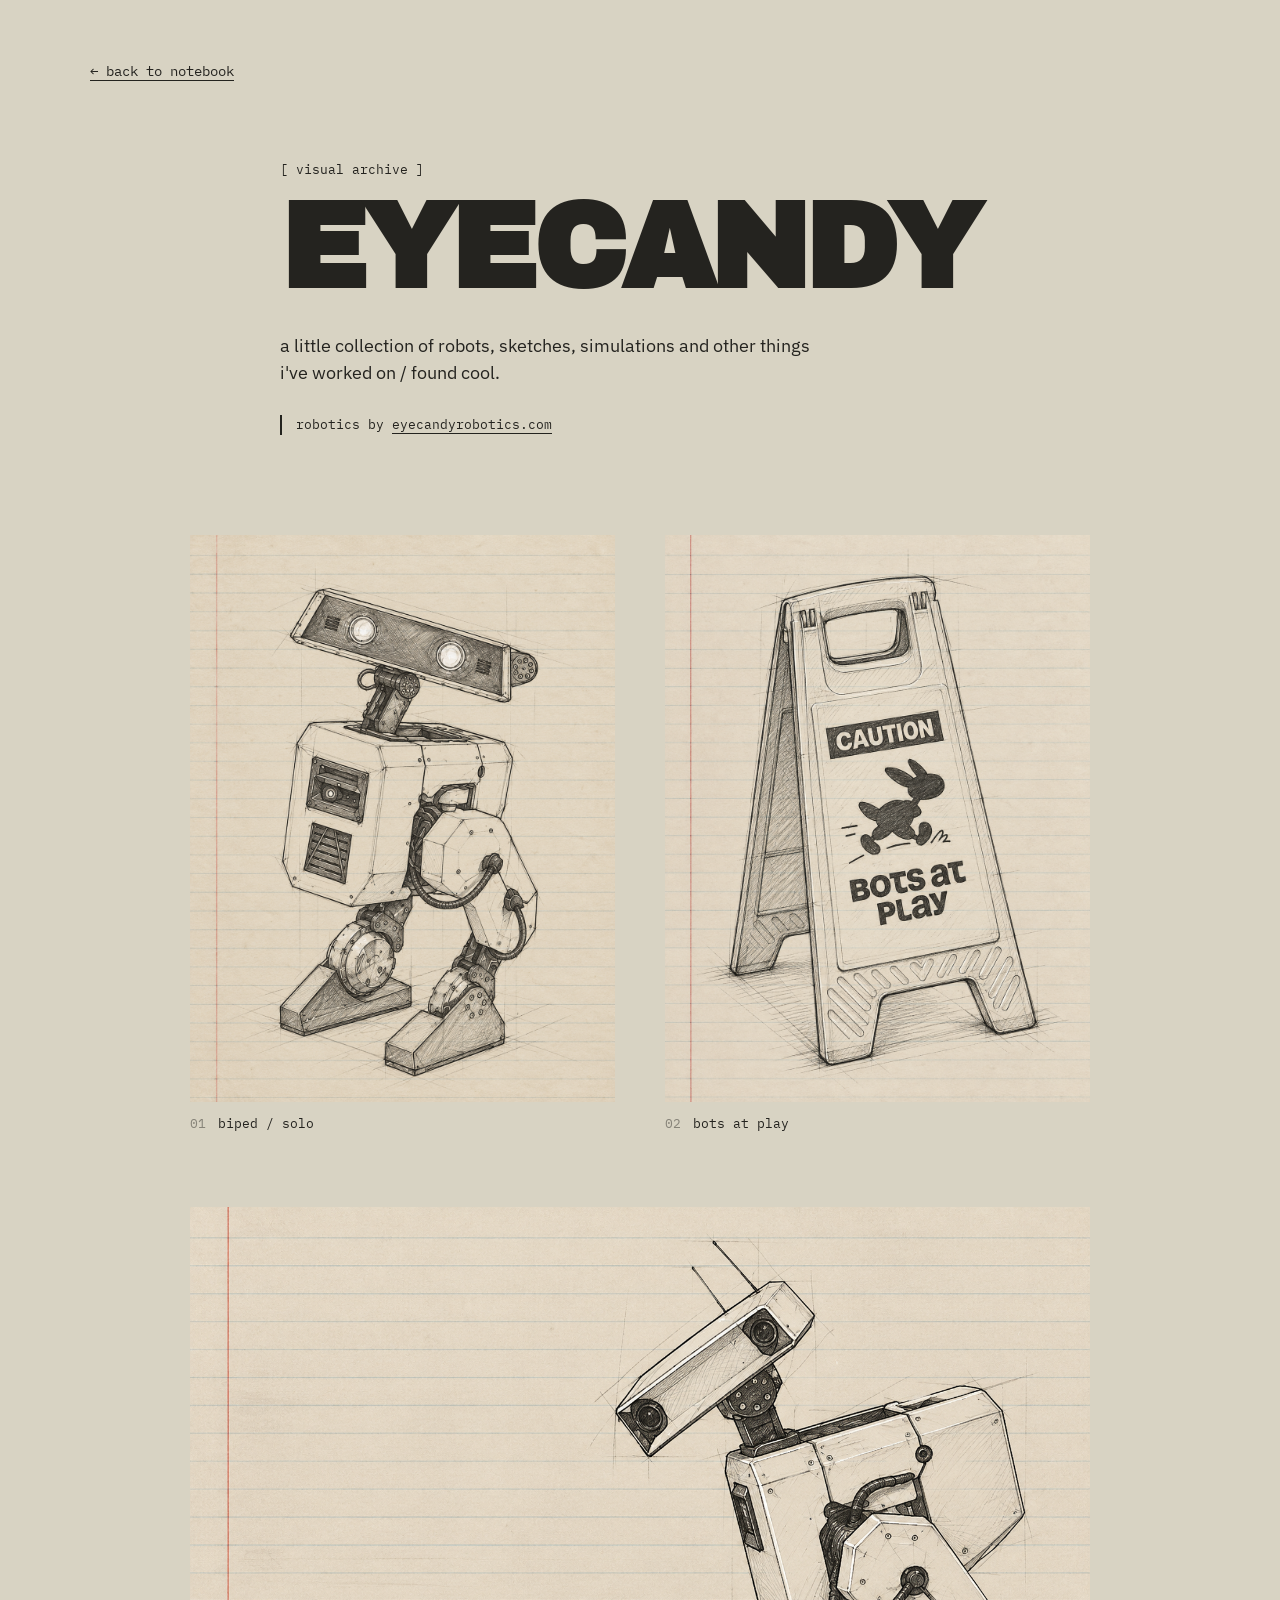
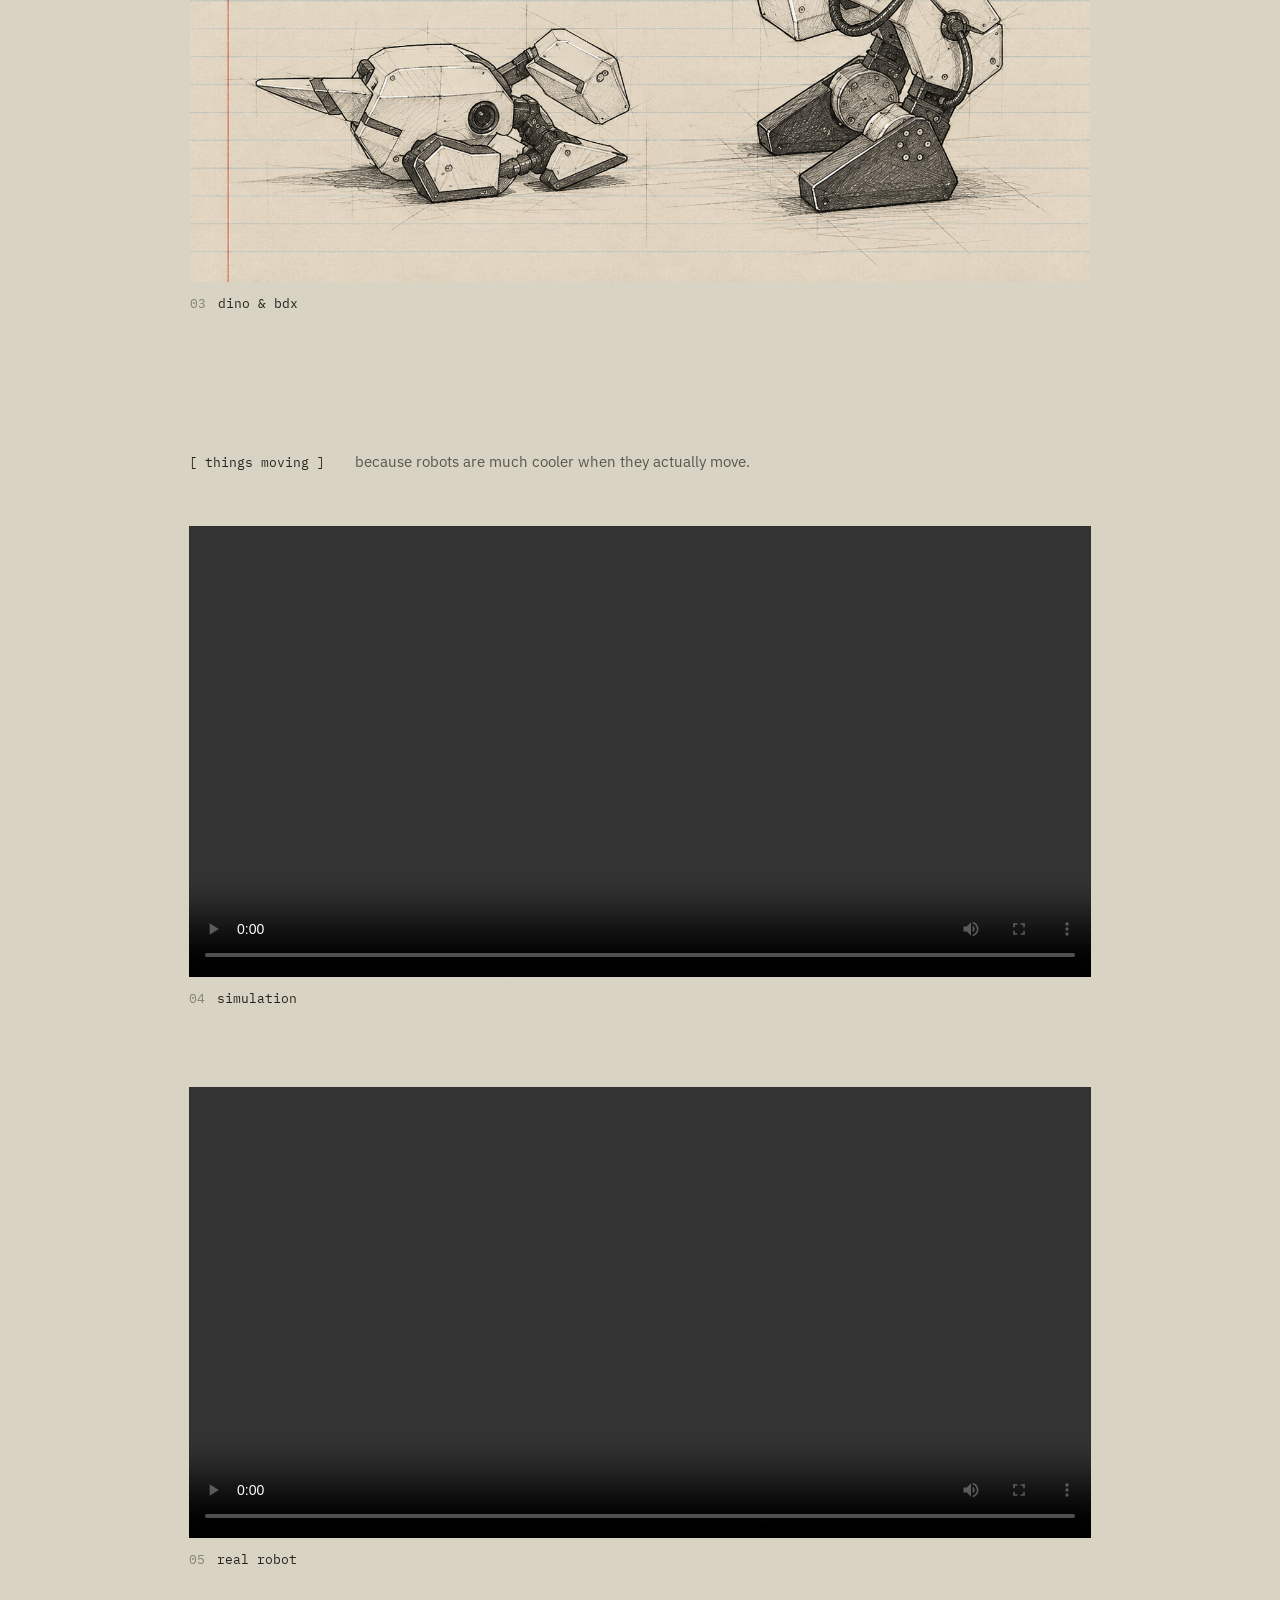
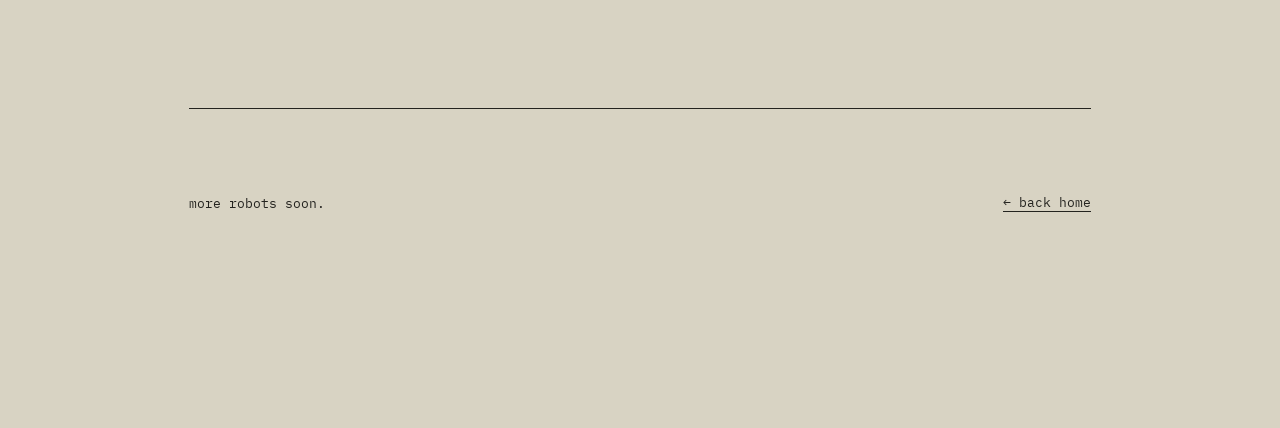
==== eyecandy.html @ 44b8e10a "update website" ====
<!DOCTYPE html>
<html lang="en">

<head>

    <meta charset="UTF-8">
    <meta name="viewport" content="width=device-width, initial-scale=1.0">

    <title>Eyecandy Robotics — Harsh Sagare</title>

    <!-- Fonts -->
    <link rel="preconnect" href="https://fonts.googleapis.com">
    <link rel="preconnect" href="https://fonts.gstatic.com" crossorigin>

    <link
        href="https://fonts.googleapis.com/css2?family=Archivo+Black&family=IBM+Plex+Mono:wght@400;500;600&family=IBM+Plex+Sans:wght@400;500&display=swap"
        rel="stylesheet"
    >

    <!-- Main stylesheet -->
    <link rel="stylesheet" href="style.css">

</head>


<body>

    <main class="eyecandy-page">


        <!-- =========================================
             BACK
        ========================================== -->

        <a href="index.html" class="back-link">
            ← back to notebook
        </a>


        <!-- =========================================
             HEADER
        ========================================== -->

        <header class="eyecandy-header">

            <p class="eyecandy-label">
                [ visual archive ]
            </p>

            <h1>
                EYECANDY
            </h1>

            <p class="eyecandy-intro">

                a little collection of robots,
                sketches, simulations and other
                things i've worked on / found cool.

            </p>

            <p class="eyecandy-credit">

                robotics by
                <a
                    href="https://eyecandyrobotics.com"
                    target="_blank"
                    rel="noopener noreferrer"
                >
                    eyecandyrobotics.com
                </a>

            </p>

        </header>


        <!-- =========================================
             SKETCHES / IMAGES
        ========================================== -->

        <section class="eyecandy-grid">


            <!-- BIPED -->

            <figure class="eyecandy-item">

                <div class="eyecandy-image-wrap">

                    <img
                        src="images/bd-solo.png"
                        alt="Biped robot sketch"
                    >

                </div>

                <figcaption>

                    <span class="eyecandy-number">
                        01
                    </span>

                    biped / solo

                </figcaption>

            </figure>


            <!-- BOTS AT PLAY -->

            <figure class="eyecandy-item">

                <div class="eyecandy-image-wrap">

                    <img
                        src="images/bot@play.png"
                        alt="Robots at play"
                    >

                </div>

                <figcaption>

                    <span class="eyecandy-number">
                        02
                    </span>

                    bots at play

                </figcaption>

            </figure>


            <!-- DINO + BDX -->

            <figure class="eyecandy-item wide">

                <div class="eyecandy-image-wrap">

                    <img
                        src="images/dino-bdx.png"
                        alt="Dino and BDX robots"
                    >

                </div>

                <figcaption>

                    <span class="eyecandy-number">
                        03
                    </span>

                    dino &amp; bdx

                </figcaption>

            </figure>


        </section>


        <!-- =========================================
             VIDEOS
        ========================================== -->

        <section class="eyecandy-videos">


            <div class="eyecandy-section-heading">

                <p class="eyecandy-label">
                    [ things moving ]
                </p>

                <p class="eyecandy-section-note">
                    because robots are much cooler when
                    they actually move.
                </p>

            </div>


            <!-- SIMULATION -->

            <div class="video-block">

                <video
                    controls
                    playsinline
                    preload="metadata"
                >

                    <source
                        src="videos/sim_video.mp4"
                        type="video/mp4"
                    >

                    Your browser does not support
                    the video element.

                </video>

                <div class="video-meta">

                    <span class="video-number">
                        04
                    </span>

                    <span>
                        simulation
                    </span>

                </div>

            </div>


            <!-- REAL ROBOT -->

            <div class="video-block">

                <video
                    controls
                    playsinline
                    preload="metadata"
                >

                    <source
                        src="videos/robot_vid.mp4"
                        type="video/mp4"
                    >

                    Your browser does not support
                    the video element.

                </video>

                <div class="video-meta">

                    <span class="video-number">
                        05
                    </span>

                    <span>
                        real robot
                    </span>

                </div>

            </div>


        </section>


        <!-- =========================================
             FOOTER
        ========================================== -->

        <footer class="eyecandy-footer">

            <p>
                more robots soon.
            </p>

            <a href="index.html">
                ← back home
            </a>

        </footer>


    </main>


    <!-- JavaScript -->
    <script src="script.js"></script>

</body>

</html>
---- style.css ----
:root {

    --paper: #f3efdf;
    --paper-dark: #e9e3cf;

    --ink: #24231f;
    --muted: #77736a;

    --blue-line: rgba(76, 116, 150, 0.18);

    --red: rgba(180, 65, 55, 0.55);

    --yellow: #f4d75e;
    --pink: #e8a7a2;

    --heading: "Archivo Black", sans-serif;
    --body: "IBM Plex Sans", sans-serif;
    --mono: "IBM Plex Mono", monospace;
}


/* ==================================================
   RESET
================================================== */

* {
    margin: 0;
    padding: 0;
    box-sizing: border-box;
}


html {
    scroll-behavior: smooth;
}


body {

    background: #d8d3c3;

    color: var(--ink);

    font-family: var(--body);
}


/* ==================================================
   PAGE
================================================== */

.page {

    position: relative;

    width: min(1400px, 100%);

    margin: 0 auto;

    min-height: 100vh;

    background-color: var(--paper);

    background-image:
        linear-gradient(
            var(--blue-line) 1px,
            transparent 1px
        );

    background-size: 100% 31px;

    overflow: hidden;
}


/* red notebook margin */

.red-margin {

    position: absolute;

    top: 0;
    bottom: 0;

    left: 10%;

    width: 1px;

    background: var(--red);

    pointer-events: none;

    z-index: 20;
}


/* ==================================================
   SHARED
================================================== */

header,
section,
footer {

    width: min(1100px, 82%);

    margin-left: auto;
    margin-right: auto;
}


.top-line,
.section-heading,
.tiny-label,
.entry-number,
.image-note,
.media-label,
.todo-item small,
.footer-left span {

    font-family: var(--mono);
}


.section-heading {

    display: flex;

    align-items: center;

    gap: 18px;

    font-size: 9px;

    color: var(--muted);

    text-transform: uppercase;

    letter-spacing: 0.06em;
}


.section-heading .line {

    height: 1px;

    flex: 1;

    background: rgba(50, 48, 42, 0.25);
}


.tiny-label {

    font-size: 9px;

    letter-spacing: 0.1em;

    color: var(--muted);
}


/* ==================================================
   HERO
================================================== */

.hero {

    position: relative;

    min-height: 100vh;

    padding-top: 25px;

    border-bottom: 1px solid rgba(50, 48, 42, 0.18);
}


.top-line {

    display: flex;

    justify-content: space-between;

    font-size: 10px;

    color: var(--muted);

    letter-spacing: 0.05em;
}


.hero-layout {

    position: relative;

    height: calc(100vh - 60px);

    min-height: 650px;
}


/* ==================================================
   HERO ROBOT
================================================== */

.hero-robot {

    position: absolute;

    top: 5%;

    left: 0;

    width: 46%;

    transform: rotate(-2deg);
}


.hero-robot .so100-image {

    display: block;

    width: 100%;

    height: auto;

    /*
       Useful if the sketch has a white background.
       It lets the notebook paper show through.
    */

    mix-blend-mode: multiply;
}


/* ================= HERO MASCOT ================= */

.mascot {

    position: relative;

    width: 150px;

    margin-top: -20px;

    margin-left: 40px;

    transform: rotate(-3deg);

    cursor: default;
}


.mascot img {

    display: block;

    width: 100%;

    height: auto;

    mix-blend-mode: multiply;
}


.mascot span {

    position: absolute;

    left: 50%;

    bottom: 8px;

    transform: translateX(-50%) rotate(3deg);

    padding: 5px 9px;

    background: var(--yellow);

    font-family: var(--mono);

    font-size: 9px;

    color: var(--ink);

    opacity: 0;

    pointer-events: none;

    transition: opacity 0.2s ease, transform 0.2s ease;
}


.mascot:hover span {

    opacity: 1;

    transform: translateX(-50%) rotate(3deg) translateY(-5px);
}


.image-note {

    position: absolute;

    bottom: 1%;

    right: 4%;

    font-size: 10px;

    color: var(--muted);

    transform: rotate(-4deg);
}


/* ==================================================
   NAME
================================================== */

.hero-name {

    position: absolute;

    top: 7%;

    right: 0;

    text-align: right;
}


.hero-name h1 {

    font-family: var(--heading);

    font-size: clamp(55px, 7vw, 95px);

    line-height: 0.86;

    letter-spacing: -0.07em;

    font-weight: 400;
}


.hero-name p {

    margin-top: 20px;

    font-family: var(--mono);

    font-size: 11px;

    line-height: 1.6;

    color: var(--muted);
}


/* ==================================================
   HERO STATEMENT
================================================== */

.hero-statement {

    position: absolute;

    left: 48%;

    bottom: 13%;

    max-width: 650px;

    width: 46%;
}


.statement {

    position: relative;

    font-family: var(--heading);

    font-size: clamp(36px, 4.2vw, 62px);

    line-height: 0.9;

    letter-spacing: -0.06em;

    font-weight: 400;
}


/* yellow marker */

.statement::after {

    content: "";

    position: absolute;

    left: -2%;

    right: 5%;

    bottom: -12px;

    height: 13px;

    background: var(--yellow);

    opacity: 0.65;

    transform: rotate(-1deg);

    z-index: -1;
}


.statement-note {

    margin-top: 25px;

    margin-left: 70%;

    font-family: var(--mono);

    font-size: 11px;

    color: var(--muted);

    transform: rotate(2deg);
}


/* ABOUT PLACEHOLDER */

.about-placeholder {

    width: min(430px, 100%);

    margin-top: 45px;

    margin-left: auto;

    padding-left: 20px;

    border-left: 1px solid rgba(50, 48, 42, 0.25);
}


.about-placeholder p {

    font-family: var(--mono);

    font-size: 10px;

    line-height: 1.8;

    color: var(--muted);
}


/* EYECANDY LINK */

.eyecandy-link {

    display: block;

    width: fit-content;

    margin: 35px auto 0;

    font-family: var(--mono);

    font-size: 10px;

    color: var(--ink);

    text-decoration: none;

    border-bottom: 1px solid var(--ink);

    padding-bottom: 3px;

    transition: opacity 0.2s ease, transform 0.2s ease;
}


.eyecandy-link:hover {

    opacity: 0.55;

    transform: translateY(-2px);
}


.hero-scroll {

    position: absolute;

    bottom: 5%;

    left: 0;

    font-family: var(--mono);

    font-size: 10px;

    color: var(--muted);
}


/* ==================================================
   CURRENTLY
================================================== */

.currently {

    padding-top: 120px;

    padding-bottom: 140px;
}


.currently-grid {

    display: grid;

    grid-template-columns: 1.3fr 0.7fr;

    gap: 90px;

    align-items: center;

    margin-top: 70px;
}


.currently h2 {

    margin-top: 25px;

    font-family: var(--heading);

    font-size: clamp(65px, 8vw, 110px);

    line-height: 0.85;

    letter-spacing: -0.065em;

    font-weight: 400;
}


.side-note {

    margin-top: 35px;

    max-width: 320px;

    font-family: var(--mono);

    font-size: 11px;

    line-height: 1.8;

    color: var(--muted);
}


/* ==================================================
   CURRENT NOTE
================================================== */

.current-note {

    position: relative;

    padding: 45px 35px 35px;

    min-height: 340px;

    background: var(--pink);

    box-shadow:
        4px 7px 0 rgba(0, 0, 0, 0.08);

    transform: rotate(2deg);
}


.tape {

    position: absolute;

    width: 100px;

    height: 28px;

    top: -15px;

    left: 50%;

    transform:
        translateX(-50%)
        rotate(-3deg);

    background: rgba(239, 223, 174, 0.75);
}


.note-title {

    font-family: var(--mono);

    font-size: 9px;

    margin-bottom: 25px;
}


.current-note ul {

    list-style: none;

    font-family: var(--heading);

    font-size: 20px;

    line-height: 1.65;
}


.current-note li::before {

    content: "→ ";

    font-family: var(--mono);

    font-size: 12px;
}


.note-bottom {

    position: absolute;

    bottom: 25px;

    font-family: var(--mono);

    font-size: 9px;

    color: var(--muted);
}


/* ==================================================
   NOTEBOOK
================================================== */

.notebook {

    padding-top: 110px;

    padding-bottom: 120px;

    border-top: 1px solid rgba(50, 48, 42, 0.18);
}


.entry {

    display: grid;

    grid-template-columns: 110px 1fr;

    gap: 50px;

    max-width: 900px;

    margin: 0 auto;

    padding: 70px 0;

    border-bottom: 1px solid rgba(50, 48, 42, 0.18);
}


.entry-number {

    display: flex;

    flex-direction: column;

    gap: 8px;

    color: var(--muted);

    font-size: 9px;
}


.entry-number strong {

    font-size: 17px;

    color: var(--ink);
}


.entry-content {

    max-width: 700px;
}


.entry-content h3 {

    margin-top: 20px;

    margin-bottom: 30px;

    font-family: var(--heading);

    font-size: clamp(40px, 5vw, 65px);

    line-height: 0.92;

    letter-spacing: -0.055em;

    font-weight: 400;
}


.entry-content > p:not(.tiny-label):not(.hand-note) {

    max-width: 620px;

    margin-bottom: 12px;

    font-family: var(--mono);

    font-size: 11px;

    line-height: 1.9;

    color: #555149;
}


.hand-note {

    margin-top: 25px;

    font-family: var(--mono);

    font-size: 11px;

    color: #5d5142;

    transform: rotate(-1deg);
}


/* ==================================================
   EYECANDY
================================================== */

.eyecandy {

    padding-top: 130px;

    padding-bottom: 150px;

    border-top: 1px solid rgba(50, 48, 42, 0.18);

    border-bottom: 1px solid rgba(50, 48, 42, 0.18);
}


/* IMAGE COLLAGE */

.eyecandy-grid {

    position: relative;

    width: 900px;

    max-width: 100%;

    min-height: 850px;

    margin: 80px auto 0;
}


.eyecandy figure {

    position: absolute;

    margin: 0;

    padding: 12px;

    background: #eee9d8;

    box-shadow:
        3px 5px 0 rgba(0, 0, 0, 0.08);

    transition:
        transform 0.25s ease,
        box-shadow 0.25s ease;
}


.eyecandy figure:hover {

    z-index: 10;

    transform:
        rotate(0deg)
        translateY(-8px);

    box-shadow:
        7px 12px 0 rgba(0, 0, 0, 0.12);
}


.eyecandy img {

    display: block;

    width: 100%;

    height: 100%;

    object-fit: cover;

    filter: contrast(0.96);
}


.eyecandy figcaption {

    padding-top: 9px;

    font-family: var(--mono);

    font-size: 8px;

    color: var(--muted);
}


/* BIG IMAGE */

.eye-main {

    left: 70px;

    top: 20px;

    width: 540px;

    height: 650px;

    transform: rotate(-2deg);
}


/* SECOND */

.eye-two {

    right: 0;

    top: 100px;

    width: 390px;

    height: 300px;

    transform: rotate(3deg);
}


/* THIRD */

.eye-three {

    right: 70px;

    bottom: 10px;

    width: 290px;

    height: 390px;

    transform: rotate(-4deg);
}


/* ==================================================
   VIDEOS
================================================== */

.media-block {

    width: min(900px, 100%);

    margin: 50px auto 0;
}


.media-label {

    display: flex;

    justify-content: space-between;

    margin-bottom: 12px;

    font-size: 9px;

    color: var(--muted);

    letter-spacing: 0.06em;
}


.media-block video {

    display: block;

    width: 100%;

    height: auto;

    max-height: 650px;

    object-fit: cover;

    border: 1px solid rgba(50, 48, 42, 0.2);

    background: #ddd7c5;
}


.transition-arrow {

    margin: 55px auto;

    text-align: center;

    font-family: var(--mono);

    font-size: 20px;

    color: var(--muted);
}


.real-world {

    margin-top: 0;
}


/* ==================================================
   TODO
================================================== */

.todo {

    padding-top: 120px;

    padding-bottom: 130px;
}


.todo-list {

    max-width: 850px;

    margin: 60px auto 0;
}


.todo-item {

    display: grid;

    grid-template-columns: 40px 240px 1fr;

    align-items: baseline;

    gap: 20px;

    padding: 20px 0;

    border-bottom: 1px solid rgba(50, 48, 42, 0.18);
}


.checkbox {

    font-size: 16px;
}


.todo-item strong {

    font-family: var(--heading);

    font-size: 18px;

    font-weight: 400;

    letter-spacing: -0.02em;
}


.todo-item small {

    font-size: 9px;

    color: var(--muted);
}


.todo-item.done {

    color: var(--muted);
}


.todo-item.done strong {

    text-decoration: line-through;

    text-decoration-color: var(--red);
}


/* ==================================================
   GRAVEYARD
================================================== */

.graveyard {

    padding-top: 120px;

    padding-bottom: 140px;

    background: rgba(232, 227, 211, 0.75);

    border-top: 1px solid rgba(50, 48, 42, 0.18);
}


.graveyard-intro {

    text-align: center;

    margin: 80px auto 70px;

    max-width: 800px;
}


.graveyard-intro h2 {

    font-family: var(--heading);

    font-size: clamp(45px, 6vw, 80px);

    line-height: 0.9;

    letter-spacing: -0.06em;

    font-weight: 400;
}


.graveyard-intro p {

    margin-top: 20px;

    font-family: var(--mono);

    font-size: 10px;

    color: var(--muted);
}


.dead-robot {

    display: grid;

    grid-template-columns: 80px 1fr;

    gap: 30px;

    max-width: 800px;

    margin: auto;

    padding: 50px 0;

    border-bottom: 1px solid rgba(50, 48, 42, 0.2);
}


.dead-number {

    font-family: var(--mono);

    font-size: 9px;

    color: var(--muted);
}


.dead-robot h3 {

    font-family: var(--heading);

    font-size: 28px;

    line-height: 1;

    letter-spacing: -0.04em;

    font-weight: 400;

    margin-bottom: 15px;
}


.dead-robot p {

    max-width: 600px;

    margin-top: 7px;

    font-family: var(--mono);

    font-size: 11px;

    line-height: 1.8;

    color: var(--muted);
}


/* ==================================================
   FOOTER
================================================== */

footer {

    display: flex;

    justify-content: space-between;

    align-items: center;

    min-height: 220px;

    padding-top: 70px;

    padding-bottom: 60px;
}


.footer-left p {

    font-family: var(--heading);

    font-size: 18px;

    letter-spacing: -0.03em;
}


.footer-left span {

    display: block;

    margin-top: 10px;

    font-size: 9px;

    color: var(--muted);
}


.footer-cat img {

    width: 80px;

    height: 80px;

    object-fit: contain;
}


.footer-links {

    display: flex;

    gap: 25px;
}


.footer-links a {

    font-family: var(--mono);

    font-size: 10px;

    color: var(--ink);

    text-decoration: none;
}


.footer-links a:hover {

    color: #a23d36;
}


/* ==================================================
   MOBILE
================================================== */

@media (max-width: 750px) {


    header,
    section,
    footer {

        width: 82%;
    }


    .red-margin {

        left: 7%;
    }


    /* HERO */

    .hero {

        min-height: 100svh;
    }


    .hero-layout {

        height: calc(100svh - 60px);

        min-height: 650px;
    }


    .hero-robot {

        top: 7%;

        left: 50%;

        width: 88%;

        transform:
            translateX(-50%)
            rotate(-2deg);
    }


    .hero-name {

        top: 5%;

        right: 0;
    }


    .hero-name h1 {

        font-size: 42px;
    }


    .hero-name p {

        display: none;
    }


    .hero-statement {

        left: 0;

        bottom: 9%;

        width: 100%;

        max-width: 100%;
    }


    .statement {

        font-size: 34px;
    }


    .about-placeholder {

        width: 85%;

        margin-top: 32px;

        margin-left: auto;

        margin-right: 0;

        padding-left: 15px;
    }


    .eyecandy-link {

        margin-top: 28px;
    }


    .mascot {

        width: 110px;

        margin-top: -10px;

        margin-left: 25px;
    }


    .statement-note {

        margin-left: 55%;
    }


    /* CURRENTLY */

    .currently-grid {

        grid-template-columns: 1fr;

        gap: 70px;
    }


    .currently h2 {

        font-size: 70px;
    }


    .current-note {

        max-width: 310px;

        margin: auto;
    }


    /* NOTEBOOK */

    .entry {

        grid-template-columns: 1fr;

        gap: 25px;
    }


    .entry-number {

        flex-direction: row;
    }


    /* EYECANDY */

    .eyecandy-grid {

        min-height: auto;

        display: flex;

        flex-direction: column;

        gap: 35px;
    }


    .eyecandy figure,
    .eye-main,
    .eye-two,
    .eye-three {

        position: relative;

        width: 90%;

        height: auto;

        left: auto;

        right: auto;

        top: auto;

        bottom: auto;

        margin: auto;
    }


    .eyecandy figure img {

        height: auto;

        max-height: none;

        object-fit: contain;
    }


    /* TODO */

    .todo-item {

        grid-template-columns: 30px 1fr;
    }


    .todo-item small {

        grid-column: 2;
    }


    /* GRAVEYARD */

    .dead-robot {

        grid-template-columns: 50px 1fr;
    }


    /* FOOTER */

    footer {

        flex-direction: column;

        gap: 35px;

        text-align: center;
    }

}


/* ==================================================
   V3 HOMEPAGE OVERRIDES
================================================== */

/* EYECANDY link: below scroll indicator, left side */
.hero .eyecandy-link {
    position: absolute;
    left: 0;
    bottom: -9.5%;
    display: block;
    width: fit-content;
    margin: 0;
    font-family: var(--mono);
    font-size: 18px;
    font-weight: 650;
    color: var(--ink);
    text-decoration: none;
    border-bottom: 1px solid var(--ink);
    padding-bottom: 4px;
    transition: opacity 0.2s ease, transform 0.2s ease;
}

.hero .eyecandy-link:hover {
    opacity: 0.55;
    transform: translateX(4px);
}


/* Currently thinking */
.currently {
    padding-top: 110px;
    padding-bottom: 120px;
}

.currently-grid {
    display: block;
}

.thinking-list {
    max-width: 760px;
    margin: 55px auto 0;
}

.thinking-list p {
    padding: 16px 0;
    border-bottom: 1px solid rgba(50, 48, 42, 0.14);
    font-family: var(--mono);
    font-size: 13px;
    line-height: 1.6;
    color: #555149;
}

.thinking-list p:first-child {
    border-top: 1px solid rgba(50, 48, 42, 0.14);
}


/* Projects */
.notebook {
    padding-top: 110px;
    padding-bottom: 130px;
    border-top: 1px solid rgba(50, 48, 42, 0.18);
}

.projects {
    margin-top: 60px;
    border-top: 1px solid rgba(50, 48, 42, 0.22);
}

.project {
    border-bottom: 1px solid rgba(50, 48, 42, 0.22);
}

.project-header {
    display: grid;
    grid-template-columns: 70px 1fr 35px;
    align-items: center;
    width: 100%;
    padding: 28px 0;
    border: 0;
    background: transparent;
    color: var(--ink);
    text-align: left;
    cursor: pointer;
}

.project-number {
    font-family: var(--mono);
    font-size: 10px;
    color: var(--muted);
}

.project-title {
    font-family: var(--heading);
    font-size: clamp(25px, 3vw, 42px);
    line-height: 1;
    letter-spacing: -0.045em;
    font-weight: 400;
}

.project-arrow {
    justify-self: end;
    font-family: var(--mono);
    font-size: 22px;
    transition: transform 0.25s ease;
}

.project-header:hover .project-title {
    opacity: 0.6;
}

.project-body {
    display: grid;
    grid-template-columns: 1fr 1fr;
    gap: 70px;
    max-height: 0;
    overflow: hidden;
    opacity: 0;
    padding: 0;
    transition: max-height 0.45s ease, opacity 0.3s ease, padding 0.45s ease;
}

.project.open .project-body {
    max-height: 650px;
    opacity: 1;
    padding: 10px 0 55px;
}

.project.open .project-arrow {
    transform: rotate(45deg);
}

.project-media {
    min-height: 330px;
    display: flex;
    align-items: center;
    justify-content: center;
    background: rgba(232, 227, 211, 0.65);
    border: 1px dashed rgba(50, 48, 42, 0.25);
    font-family: var(--mono);
    font-size: 9px;
    color: var(--muted);
}

.project-media img,
.project-media video {
    display: block;
    width: 100%;
    height: 100%;
    min-height: 330px;
    object-fit: contain;
}

.project-info {
    padding-top: 15px;
}

.project-kicker {
    font-family: var(--mono);
    font-size: 9px;
    color: var(--muted);
    text-transform: uppercase;
    letter-spacing: 0.08em;
    margin-bottom: 30px;
}

.project-placeholder {
    font-family: var(--mono);
    font-size: 11px;
    line-height: 2;
    color: #5b574e;
}


/* About placeholder */
.about-placeholder {
    width: min(430px, 100%);
    margin-top: 40px;
    margin-left: auto;
    padding-left: 18px;
    border-left: 1px solid rgba(50, 48, 42, 0.25);
}

.about-placeholder p {
    font-family: var(--mono);
    font-size: 10px;
    line-height: 1.8;
    color: var(--muted);
}


/* Mobile */
@media (max-width: 750px) {

    .hero .eyecandy-link {
        left: 0;
        bottom: 7%;
        font-size: 12px;
    }

    .thinking-list {
        width: 100%;
    }

    .thinking-list p {
        font-size: 11px;
    }

    .project-header {
        grid-template-columns: 45px 1fr 25px;
        gap: 10px;
        padding: 24px 0;
    }

    .project-title {
        font-size: 25px;
    }

    .project-body {
        grid-template-columns: 1fr;
        gap: 30px;
    }

    .project.open .project-body {
        max-height: 900px;
    }

    .project-media,
    .project-media img,
    .project-media video {
        min-height: 230px;
    }

}

/* ==================================================
   EYECANDY PAGE
================================================== */

.eyecandy-page {

    width: min(1100px, 88%);

    margin: 0 auto;

    padding: 60px 0 100px;

}


/* ==================================================
   BACK LINK
================================================== */

.back-link {

    display: inline-block;

    font-family: "IBM Plex Mono", monospace;

    font-size: 14px;

    color: inherit;

    text-decoration: none;

    border-bottom: 1px solid currentColor;

    margin-bottom: 80px;

    transition: opacity 0.2s ease;

}


.back-link:hover {

    opacity: 0.55;

}


/* ==================================================
   HEADER
================================================== */

.eyecandy-header {

    max-width: 720px;

    margin-bottom: 100px;

}


.eyecandy-label {

    font-family: "IBM Plex Mono", monospace;

    font-size: 13px;

    margin: 0 0 18px;

}


.eyecandy-header h1 {

    font-family: "Archivo Black", sans-serif;

    font-size: clamp(64px, 10vw, 120px);

    line-height: 0.88;

    letter-spacing: -0.04em;

    margin: 0 0 30px;

}


.eyecandy-intro {

    max-width: 540px;

    font-family: "IBM Plex Sans", sans-serif;

    font-size: 18px;

    line-height: 1.55;

    margin: 0 0 28px;

}


/* ==================================================
   EYECANDY ROBOTICS CREDIT
================================================== */

.eyecandy-credit {

    font-family: "IBM Plex Mono", monospace;

    font-size: 13px;

    line-height: 1.5;

    margin: 0;

    padding-left: 14px;

    border-left: 2px solid currentColor;

}


.eyecandy-credit a {

    color: inherit;

    text-decoration: none;

    border-bottom: 1px solid currentColor;

    transition:
        opacity 0.2s ease;

}


.eyecandy-credit a:hover {

    opacity: 0.55;

}


/* ==================================================
   IMAGE GRID
================================================== */

.eyecandy-grid {

    display: grid;

    grid-template-columns: 1fr 1fr;

    gap: 75px 50px;

    margin-bottom: 140px;

}


.eyecandy-item {

    margin: 0;

}


/* Wide image */

.eyecandy-item.wide {

    grid-column: 1 / -1;

}


/* Image wrapper */

.eyecandy-image-wrap {

    width: 100%;

    overflow: hidden;

}


/* Images */

.eyecandy-item img {

    display: block;

    width: 100%;

    height: auto;

    transition:
        transform 0.35s ease;

}


/* Small hover movement */

.eyecandy-item:hover img {

    transform: scale(1.015);

}


/* Captions */

.eyecandy-item figcaption {

    display: flex;

    align-items: baseline;

    gap: 12px;

    margin-top: 13px;

    font-family: "IBM Plex Mono", monospace;

    font-size: 13px;

}


/* Numbers */

.eyecandy-number {

    opacity: 0.45;

}


/* ==================================================
   VIDEO SECTION
================================================== */

.eyecandy-videos {

    margin-bottom: 140px;

}


.eyecandy-section-heading {

    display: flex;

    align-items: baseline;

    gap: 30px;

    margin-bottom: 55px;

}


.eyecandy-section-heading .eyecandy-label {

    margin: 0;

}


.eyecandy-section-note {

    font-family: "IBM Plex Sans", sans-serif;

    font-size: 15px;

    margin: 0;

    opacity: 0.7;

}


/* ==================================================
   VIDEO BLOCK
================================================== */

.video-block {

    margin-bottom: 80px;

}


.video-block video {

    display: block;

    width: 100%;

    max-width: 950px;

    height: auto;

}


/* Video caption */

.video-meta {

    display: flex;

    align-items: baseline;

    gap: 12px;

    margin-top: 13px;

    font-family: "IBM Plex Mono", monospace;

    font-size: 13px;

}


.video-number {

    opacity: 0.45;

}


/* ==================================================
   FOOTER
================================================== */

.eyecandy-footer {

    display: flex;

    justify-content: space-between;

    align-items: center;

    padding-top: 30px;

    border-top: 1px solid currentColor;

    font-family: "IBM Plex Mono", monospace;

    font-size: 13px;

}


.eyecandy-footer p {

    margin: 0;

}


.eyecandy-footer a {

    color: inherit;

    text-decoration: none;

    border-bottom: 1px solid currentColor;

}


/* ==================================================
   MOBILE
================================================== */

@media (max-width: 700px) {


    .eyecandy-page {

        width: 88%;

        padding-top: 35px;

    }


    .back-link {

        margin-bottom: 55px;

    }


    .eyecandy-header {

        margin-bottom: 70px;

    }


    .eyecandy-header h1 {

        font-size: 64px;

    }


    .eyecandy-intro {

        font-size: 16px;

    }


    .eyecandy-grid {

        grid-template-columns: 1fr;

        gap: 55px;

        margin-bottom: 100px;

    }


    .eyecandy-item.wide {

        grid-column: auto;

    }


    .eyecandy-section-heading {

        display: block;

        margin-bottom: 40px;

    }


    .eyecandy-section-note {

        margin-top: 15px;

    }


    .video-block {

        margin-bottom: 60px;

    }


    .eyecandy-footer {

        display: block;

    }


    .eyecandy-footer a {

        display: inline-block;

        margin-top: 15px;

    }

}
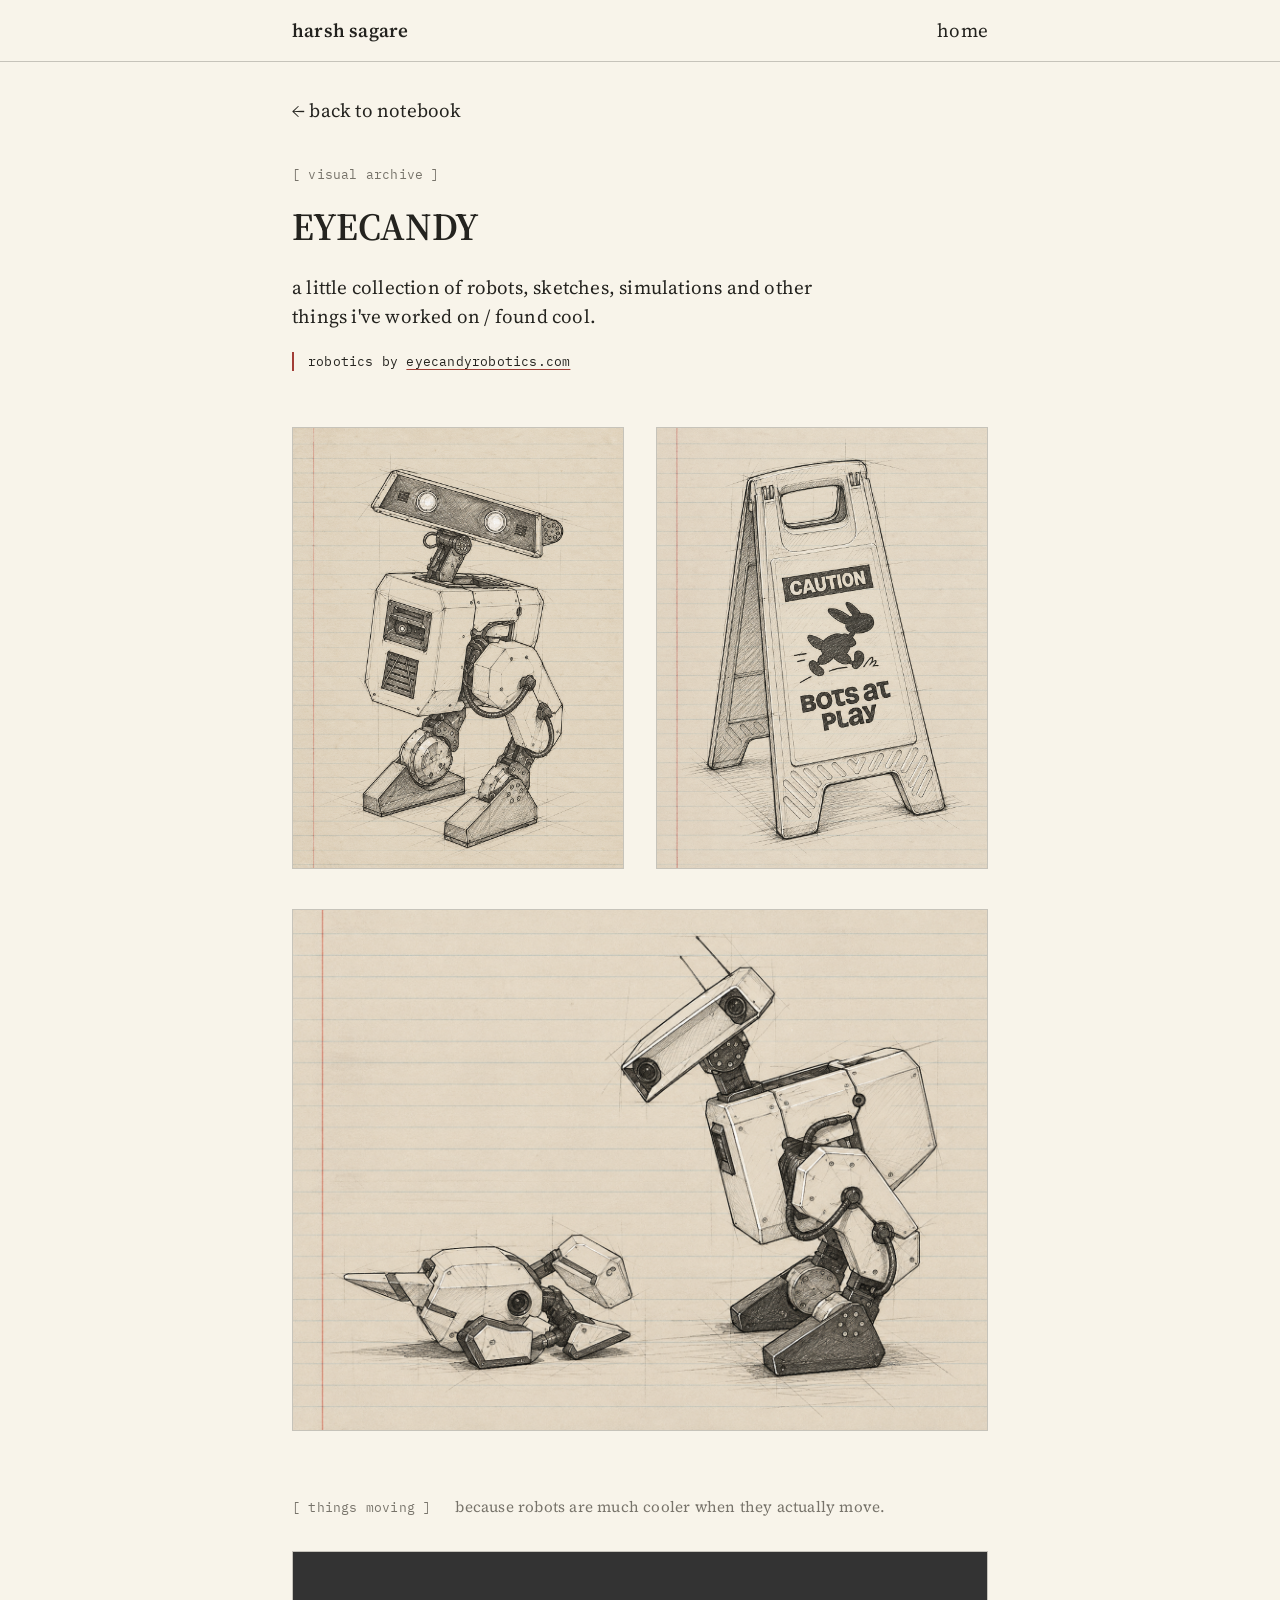
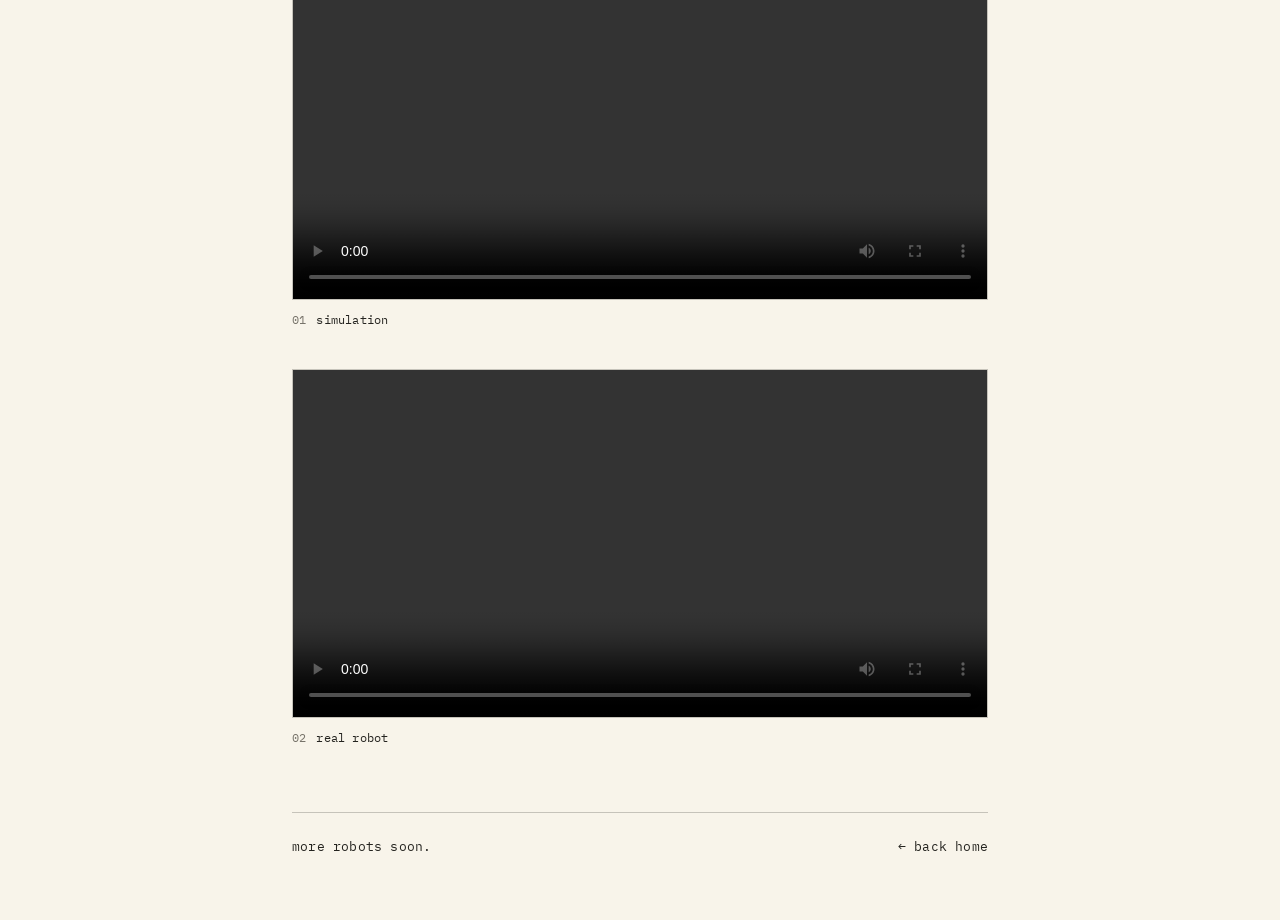
==== commit 5e6147f8: "update site" ====
--- a/eyecandy.html
+++ b/eyecandy.html
@@ -13,7 +13,7 @@
     <link rel="preconnect" href="https://fonts.gstatic.com" crossorigin>
 
     <link
-        href="https://fonts.googleapis.com/css2?family=Archivo+Black&family=IBM+Plex+Mono:wght@400;500;600&family=IBM+Plex+Sans:wght@400;500&display=swap"
+        href="https://fonts.googleapis.com/css2?family=Source+Serif+4:opsz,wght@8..60,400;8..60,500;8..60,600&family=IBM+Plex+Mono:wght@400;500&display=swap"
         rel="stylesheet"
     >
 
@@ -24,6 +24,15 @@
 
 
 <body>
+
+<nav class="navbar">
+    <div class="nav-inner">
+        <a class="nav-logo" href="index.html">harsh sagare</a>
+        <div class="nav-right">
+            <a href="index.html">home</a>
+        </div>
+    </div>
+</nav>
 
     <main class="eyecandy-page">
 
@@ -90,20 +99,10 @@
 
                     <img
                         src="images/bd-solo.png"
-                        alt="Biped robot sketch"
-                    >
-
-                </div>
-
-                <figcaption>
-
-                    <span class="eyecandy-number">
-                        01
-                    </span>
-
-                    biped / solo
-
-                </figcaption>
+                        
+                    >
+
+                </div>
 
             </figure>
 
@@ -116,20 +115,10 @@
 
                     <img
                         src="images/bot@play.png"
-                        alt="Robots at play"
-                    >
-
-                </div>
-
-                <figcaption>
-
-                    <span class="eyecandy-number">
-                        02
-                    </span>
-
-                    bots at play
-
-                </figcaption>
+                        
+                    >
+
+                </div>
 
             </figure>
 
@@ -142,20 +131,10 @@
 
                     <img
                         src="images/dino-bdx.png"
-                        alt="Dino and BDX robots"
-                    >
-
-                </div>
-
-                <figcaption>
-
-                    <span class="eyecandy-number">
-                        03
-                    </span>
-
-                    dino &amp; bdx
-
-                </figcaption>
+                        
+                    >
+
+                </div>
 
             </figure>
 
@@ -207,7 +186,7 @@
                 <div class="video-meta">
 
                     <span class="video-number">
-                        04
+                        01
                     </span>
 
                     <span>
@@ -242,7 +221,7 @@
                 <div class="video-meta">
 
                     <span class="video-number">
-                        05
+                        02
                     </span>
 
                     <span>
@@ -276,10 +255,6 @@
 
     </main>
 
-
-    <!-- JavaScript -->
-    <script src="script.js"></script>
-
 </body>
 
 </html>
--- a/style.css
+++ b/style.css
@@ -1,26 +1,25 @@
+/* ==================================================
+   HARSH SAGARE
+   Text-first personal page: single column, serif
+   body, warm paper tone, brick-red link accents.
+================================================== */
+
 :root {
 
-    --paper: #f3efdf;
-    --paper-dark: #e9e3cf;
-
+    --paper: #f8f4ea;
     --ink: #24231f;
     --muted: #77736a;
 
-    --blue-line: rgba(76, 116, 150, 0.18);
-
-    --red: rgba(180, 65, 55, 0.55);
-
-    --yellow: #f4d75e;
-    --pink: #e8a7a2;
-
-    --heading: "Archivo Black", sans-serif;
-    --body: "IBM Plex Sans", sans-serif;
+    --accent: #a23d36;
+    --hairline: rgba(50, 48, 42, 0.25);
+
+    --serif: "Source Serif 4", Georgia, "Times New Roman", serif;
     --mono: "IBM Plex Mono", monospace;
 }
 
 
 /* ==================================================
-   RESET
+   RESET & BASE
 ================================================== */
 
 * {
@@ -29,2172 +28,494 @@
     box-sizing: border-box;
 }
 
-
-html {
-    scroll-behavior: smooth;
-}
-
-
 body {
-
-    background: #d8d3c3;
-
+    background: var(--paper);
     color: var(--ink);
-
-    font-family: var(--body);
-}
-
-
-/* ==================================================
-   PAGE
-================================================== */
-
-.page {
-
-    position: relative;
-
-    width: min(1400px, 100%);
-
+    font-family: var(--serif);
+    font-size: 19px;
+    line-height: 1.55;
+    letter-spacing: 0.2px;
+}
+
+a {
+    color: var(--ink);
+    text-decoration: underline;
+    text-decoration-color: var(--accent);
+    text-underline-offset: 3px;
+    transition: color 0.15s ease, text-decoration-color 0.15s ease;
+}
+
+a:hover {
+    color: var(--accent);
+}
+
+:focus-visible {
+    outline: 1px dashed var(--ink);
+    outline-offset: 4px;
+}
+
+
+/* ==================================================
+   NAVBAR
+================================================== */
+
+.navbar {
+    position: fixed;
+    top: 0;
+    width: 100%;
+    background: var(--paper);
+    border-bottom: 1px solid var(--hairline);
+    z-index: 1000;
+}
+
+.nav-inner {
+    max-width: 760px;
     margin: 0 auto;
-
-    min-height: 100vh;
-
-    background-color: var(--paper);
-
-    background-image:
-        linear-gradient(
-            var(--blue-line) 1px,
-            transparent 1px
-        );
-
-    background-size: 100% 31px;
-
-    overflow: hidden;
-}
-
-
-/* red notebook margin */
-
-.red-margin {
-
-    position: absolute;
-
-    top: 0;
-    bottom: 0;
-
-    left: 10%;
-
-    width: 1px;
-
-    background: var(--red);
-
-    pointer-events: none;
-
-    z-index: 20;
-}
-
-
-/* ==================================================
-   SHARED
-================================================== */
-
-header,
-section,
-footer {
-
-    width: min(1100px, 82%);
-
-    margin-left: auto;
-    margin-right: auto;
-}
-
-
-.top-line,
-.section-heading,
-.tiny-label,
-.entry-number,
-.image-note,
-.media-label,
-.todo-item small,
-.footer-left span {
-
-    font-family: var(--mono);
-}
-
-
-.section-heading {
-
+    padding: 1rem 2rem;
     display: flex;
-
+    justify-content: space-between;
     align-items: center;
-
-    gap: 18px;
-
-    font-size: 9px;
-
-    color: var(--muted);
-
+}
+
+.nav-logo {
+    font-weight: 600;
+    text-decoration: none;
+}
+
+.nav-right {
+    display: flex;
+    align-items: center;
+    gap: 1.5rem;
+}
+
+.nav-right a {
+    text-decoration: none;
+}
+
+.nav-right a:hover {
+    text-decoration: underline;
+    text-decoration-color: var(--accent);
+}
+
+
+/* ==================================================
+   MAIN CONTAINER
+================================================== */
+
+.container {
+    max-width: 760px;
+    margin: 6rem auto 0;
+    padding: 0 2rem;
+}
+
+.profile-img {
+    width: 150px;
+    height: 150px;
+    object-fit: cover;
+    display: block;
+    margin-bottom: 1.5rem;
+}
+
+.intro-text p {
+    margin-bottom: 1.5rem;
+}
+
+.principle {
+    max-width: 560px;
+    padding-left: 16px;
+    border-left: 2px solid var(--accent);
+    font-style: italic;
+}
+
+
+/* ==================================================
+   SECTIONS
+================================================== */
+
+.section {
+    margin-bottom: 3rem;
+}
+
+.section h2 {
+    font-size: 1.15rem;
+    font-weight: 600;
     text-transform: uppercase;
-
-    letter-spacing: 0.06em;
-}
-
-
-.section-heading .line {
-
-    height: 1px;
-
-    flex: 1;
-
-    background: rgba(50, 48, 42, 0.25);
-}
-
-
-.tiny-label {
-
-    font-size: 9px;
-
-    letter-spacing: 0.1em;
-
-    color: var(--muted);
-}
-
-
-/* ==================================================
-   HERO
-================================================== */
-
-.hero {
-
-    position: relative;
-
-    min-height: 100vh;
-
-    padding-top: 25px;
-
-    border-bottom: 1px solid rgba(50, 48, 42, 0.18);
-}
-
-
-.top-line {
-
+    letter-spacing: 0.04em;
+    color: #33312c;
+    margin-bottom: 0.25rem;
+}
+
+.section-note {
+    font-family: var(--mono);
+    font-size: 0.75rem;
+    color: var(--muted);
+    margin-bottom: 1.5rem;
+}
+
+.section h4 {
+    font-size: 1rem;
+    font-weight: 600;
+    color: #33312c;
+    margin-bottom: 0.5rem;
+}
+
+.section ul,
+.project ul {
+    list-style: disc;
+    padding-left: 1.5rem;
+}
+
+.section li,
+.project li {
+    margin-bottom: 0.35rem;
+}
+
+
+/* ==================================================
+   PROJECTS
+================================================== */
+
+.project {
+    padding: 1.75rem 0;
+    border-top: 1px solid var(--hairline);
+}
+
+.project h3 {
+    font-size: 1.3rem;
+    font-weight: 600;
+    margin-bottom: 0.25rem;
+}
+
+.project-number {
+    font-family: var(--mono);
+    font-size: 0.8rem;
+    font-weight: 400;
+    color: var(--muted);
+    margin-right: 0.5rem;
+}
+
+.project-kicker {
+    font-family: var(--mono);
+    font-size: 0.7rem;
+    text-transform: uppercase;
+    letter-spacing: 0.08em;
+    color: var(--muted);
+    margin-bottom: 1rem;
+}
+
+.project ul {
+    margin-bottom: 1.25rem;
+}
+
+.project video {
+    display: block;
+    width: auto;
+    max-width: 100%;
+    max-height: 540px;
+    margin: 0 auto;
+    border: 1px solid var(--hairline);
+}
+
+
+/* ==================================================
+   CONTACT
+================================================== */
+
+.contact {
+    border-top: 1px solid var(--hairline);
+    padding-top: 1.5rem;
+    margin-top: 2rem;
+}
+
+.contact h2 {
+    font-size: 1.1rem;
+    font-weight: 600;
+    text-transform: lowercase;
+    margin-bottom: 1rem;
+}
+
+.contact-links {
     display: flex;
-
-    justify-content: space-between;
-
-    font-size: 10px;
-
-    color: var(--muted);
-
-    letter-spacing: 0.05em;
-}
-
-
-.hero-layout {
-
-    position: relative;
-
-    height: calc(100vh - 60px);
-
-    min-height: 650px;
-}
-
-
-/* ==================================================
-   HERO ROBOT
-================================================== */
-
-.hero-robot {
-
-    position: absolute;
-
-    top: 5%;
-
-    left: 0;
-
-    width: 46%;
-
-    transform: rotate(-2deg);
-}
-
-
-.hero-robot .so100-image {
-
-    display: block;
-
-    width: 100%;
-
-    height: auto;
-
-    /*
-       Useful if the sketch has a white background.
-       It lets the notebook paper show through.
-    */
-
-    mix-blend-mode: multiply;
-}
-
-
-/* ================= HERO MASCOT ================= */
-
-.mascot {
-
-    position: relative;
-
-    width: 150px;
-
-    margin-top: -20px;
-
-    margin-left: 40px;
-
-    transform: rotate(-3deg);
-
-    cursor: default;
-}
-
-
-.mascot img {
-
-    display: block;
-
-    width: 100%;
-
-    height: auto;
-
-    mix-blend-mode: multiply;
-}
-
-
-.mascot span {
-
-    position: absolute;
-
-    left: 50%;
-
-    bottom: 8px;
-
-    transform: translateX(-50%) rotate(3deg);
-
-    padding: 5px 9px;
-
-    background: var(--yellow);
-
-    font-family: var(--mono);
-
-    font-size: 9px;
-
-    color: var(--ink);
-
-    opacity: 0;
-
-    pointer-events: none;
-
-    transition: opacity 0.2s ease, transform 0.2s ease;
-}
-
-
-.mascot:hover span {
-
-    opacity: 1;
-
-    transform: translateX(-50%) rotate(3deg) translateY(-5px);
-}
-
-
-.image-note {
-
-    position: absolute;
-
-    bottom: 1%;
-
-    right: 4%;
-
-    font-size: 10px;
-
-    color: var(--muted);
-
-    transform: rotate(-4deg);
-}
-
-
-/* ==================================================
-   NAME
-================================================== */
-
-.hero-name {
-
-    position: absolute;
-
-    top: 7%;
-
-    right: 0;
-
-    text-align: right;
-}
-
-
-.hero-name h1 {
-
-    font-family: var(--heading);
-
-    font-size: clamp(55px, 7vw, 95px);
-
-    line-height: 0.86;
-
-    letter-spacing: -0.07em;
-
-    font-weight: 400;
-}
-
-
-.hero-name p {
-
-    margin-top: 20px;
-
-    font-family: var(--mono);
-
-    font-size: 11px;
-
-    line-height: 1.6;
-
-    color: var(--muted);
-}
-
-
-/* ==================================================
-   HERO STATEMENT
-================================================== */
-
-.hero-statement {
-
-    position: absolute;
-
-    left: 48%;
-
-    bottom: 13%;
-
-    max-width: 650px;
-
-    width: 46%;
-}
-
-
-.statement {
-
-    position: relative;
-
-    font-family: var(--heading);
-
-    font-size: clamp(36px, 4.2vw, 62px);
-
-    line-height: 0.9;
-
-    letter-spacing: -0.06em;
-
-    font-weight: 400;
-}
-
-
-/* yellow marker */
-
-.statement::after {
-
-    content: "";
-
-    position: absolute;
-
-    left: -2%;
-
-    right: 5%;
-
-    bottom: -12px;
-
-    height: 13px;
-
-    background: var(--yellow);
-
-    opacity: 0.65;
-
-    transform: rotate(-1deg);
-
-    z-index: -1;
-}
-
-
-.statement-note {
-
-    margin-top: 25px;
-
-    margin-left: 70%;
-
-    font-family: var(--mono);
-
-    font-size: 11px;
-
-    color: var(--muted);
-
-    transform: rotate(2deg);
-}
-
-
-/* ABOUT PLACEHOLDER */
-
-.about-placeholder {
-
-    width: min(430px, 100%);
-
-    margin-top: 45px;
-
-    margin-left: auto;
-
-    padding-left: 20px;
-
-    border-left: 1px solid rgba(50, 48, 42, 0.25);
-}
-
-
-.about-placeholder p {
-
-    font-family: var(--mono);
-
-    font-size: 10px;
-
-    line-height: 1.8;
-
-    color: var(--muted);
-}
-
-
-/* EYECANDY LINK */
-
-.eyecandy-link {
-
-    display: block;
-
-    width: fit-content;
-
-    margin: 35px auto 0;
-
-    font-family: var(--mono);
-
-    font-size: 10px;
-
-    color: var(--ink);
-
+    flex-wrap: wrap;
+    gap: 1rem;
+    align-items: center;
+}
+
+.contact-separator {
+    color: var(--muted);
+    user-select: none;
+}
+
+
+/* ==================================================
+   FOOTER
+================================================== */
+
+.footer {
+    margin-top: 4rem;
+    padding-bottom: 3rem;
+    color: var(--muted);
+    font-size: 0.9rem;
+}
+
+
+/* ==================================================
+   EYECANDY PAGE
+================================================== */
+
+.eyecandy-page {
+    max-width: 760px;
+    margin: 6rem auto 0;
+    padding: 0 2rem 4rem;
+}
+
+.eyecandy-page .back-link {
+    display: inline-block;
+    margin-bottom: 2.5rem;
     text-decoration: none;
-
-    border-bottom: 1px solid var(--ink);
-
-    padding-bottom: 3px;
-
-    transition: opacity 0.2s ease, transform 0.2s ease;
-}
-
-
-.eyecandy-link:hover {
-
-    opacity: 0.55;
-
-    transform: translateY(-2px);
-}
-
-
-.hero-scroll {
-
-    position: absolute;
-
-    bottom: 5%;
-
-    left: 0;
-
-    font-family: var(--mono);
-
-    font-size: 10px;
-
-    color: var(--muted);
-}
-
-
-/* ==================================================
-   CURRENTLY
-================================================== */
-
-.currently {
-
-    padding-top: 120px;
-
-    padding-bottom: 140px;
-}
-
-
-.currently-grid {
-
-    display: grid;
-
-    grid-template-columns: 1.3fr 0.7fr;
-
-    gap: 90px;
-
-    align-items: center;
-
-    margin-top: 70px;
-}
-
-
-.currently h2 {
-
-    margin-top: 25px;
-
-    font-family: var(--heading);
-
-    font-size: clamp(65px, 8vw, 110px);
-
-    line-height: 0.85;
-
-    letter-spacing: -0.065em;
-
-    font-weight: 400;
-}
-
-
-.side-note {
-
-    margin-top: 35px;
-
-    max-width: 320px;
-
-    font-family: var(--mono);
-
-    font-size: 11px;
-
-    line-height: 1.8;
-
-    color: var(--muted);
-}
-
-
-/* ==================================================
-   CURRENT NOTE
-================================================== */
-
-.current-note {
-
-    position: relative;
-
-    padding: 45px 35px 35px;
-
-    min-height: 340px;
-
-    background: var(--pink);
-
-    box-shadow:
-        4px 7px 0 rgba(0, 0, 0, 0.08);
-
-    transform: rotate(2deg);
-}
-
-
-.tape {
-
-    position: absolute;
-
-    width: 100px;
-
-    height: 28px;
-
-    top: -15px;
-
-    left: 50%;
-
-    transform:
-        translateX(-50%)
-        rotate(-3deg);
-
-    background: rgba(239, 223, 174, 0.75);
-}
-
-
-.note-title {
-
-    font-family: var(--mono);
-
-    font-size: 9px;
-
-    margin-bottom: 25px;
-}
-
-
-.current-note ul {
-
-    list-style: none;
-
-    font-family: var(--heading);
-
-    font-size: 20px;
-
-    line-height: 1.65;
-}
-
-
-.current-note li::before {
-
-    content: "→ ";
-
-    font-family: var(--mono);
-
-    font-size: 12px;
-}
-
-
-.note-bottom {
-
-    position: absolute;
-
-    bottom: 25px;
-
-    font-family: var(--mono);
-
-    font-size: 9px;
-
-    color: var(--muted);
-}
-
-
-/* ==================================================
-   NOTEBOOK
-================================================== */
-
-.notebook {
-
-    padding-top: 110px;
-
-    padding-bottom: 120px;
-
-    border-top: 1px solid rgba(50, 48, 42, 0.18);
-}
-
-
-.entry {
-
-    display: grid;
-
-    grid-template-columns: 110px 1fr;
-
-    gap: 50px;
-
-    max-width: 900px;
-
-    margin: 0 auto;
-
-    padding: 70px 0;
-
-    border-bottom: 1px solid rgba(50, 48, 42, 0.18);
-}
-
-
-.entry-number {
-
-    display: flex;
-
-    flex-direction: column;
-
-    gap: 8px;
-
-    color: var(--muted);
-
-    font-size: 9px;
-}
-
-
-.entry-number strong {
-
-    font-size: 17px;
-
-    color: var(--ink);
-}
-
-
-.entry-content {
-
-    max-width: 700px;
-}
-
-
-.entry-content h3 {
-
-    margin-top: 20px;
-
-    margin-bottom: 30px;
-
-    font-family: var(--heading);
-
-    font-size: clamp(40px, 5vw, 65px);
-
-    line-height: 0.92;
-
-    letter-spacing: -0.055em;
-
-    font-weight: 400;
-}
-
-
-.entry-content > p:not(.tiny-label):not(.hand-note) {
-
-    max-width: 620px;
-
-    margin-bottom: 12px;
-
-    font-family: var(--mono);
-
-    font-size: 11px;
-
-    line-height: 1.9;
-
-    color: #555149;
-}
-
-
-.hand-note {
-
-    margin-top: 25px;
-
-    font-family: var(--mono);
-
-    font-size: 11px;
-
-    color: #5d5142;
-
-    transform: rotate(-1deg);
-}
-
-
-/* ==================================================
-   EYECANDY
-================================================== */
-
-.eyecandy {
-
-    padding-top: 130px;
-
-    padding-bottom: 150px;
-
-    border-top: 1px solid rgba(50, 48, 42, 0.18);
-
-    border-bottom: 1px solid rgba(50, 48, 42, 0.18);
-}
-
-
-/* IMAGE COLLAGE */
-
-.eyecandy-grid {
-
-    position: relative;
-
-    width: 900px;
-
-    max-width: 100%;
-
-    min-height: 850px;
-
-    margin: 80px auto 0;
-}
-
-
-.eyecandy figure {
-
-    position: absolute;
-
-    margin: 0;
-
-    padding: 12px;
-
-    background: #eee9d8;
-
-    box-shadow:
-        3px 5px 0 rgba(0, 0, 0, 0.08);
-
-    transition:
-        transform 0.25s ease,
-        box-shadow 0.25s ease;
-}
-
-
-.eyecandy figure:hover {
-
-    z-index: 10;
-
-    transform:
-        rotate(0deg)
-        translateY(-8px);
-
-    box-shadow:
-        7px 12px 0 rgba(0, 0, 0, 0.12);
-}
-
-
-.eyecandy img {
-
-    display: block;
-
-    width: 100%;
-
-    height: 100%;
-
-    object-fit: cover;
-
-    filter: contrast(0.96);
-}
-
-
-.eyecandy figcaption {
-
-    padding-top: 9px;
-
-    font-family: var(--mono);
-
-    font-size: 8px;
-
-    color: var(--muted);
-}
-
-
-/* BIG IMAGE */
-
-.eye-main {
-
-    left: 70px;
-
-    top: 20px;
-
-    width: 540px;
-
-    height: 650px;
-
-    transform: rotate(-2deg);
-}
-
-
-/* SECOND */
-
-.eye-two {
-
-    right: 0;
-
-    top: 100px;
-
-    width: 390px;
-
-    height: 300px;
-
-    transform: rotate(3deg);
-}
-
-
-/* THIRD */
-
-.eye-three {
-
-    right: 70px;
-
-    bottom: 10px;
-
-    width: 290px;
-
-    height: 390px;
-
-    transform: rotate(-4deg);
-}
-
-
-/* ==================================================
-   VIDEOS
-================================================== */
-
-.media-block {
-
-    width: min(900px, 100%);
-
-    margin: 50px auto 0;
-}
-
-
-.media-label {
-
-    display: flex;
-
-    justify-content: space-between;
-
-    margin-bottom: 12px;
-
-    font-size: 9px;
-
-    color: var(--muted);
-
-    letter-spacing: 0.06em;
-}
-
-
-.media-block video {
-
-    display: block;
-
-    width: 100%;
-
-    height: auto;
-
-    max-height: 650px;
-
-    object-fit: cover;
-
-    border: 1px solid rgba(50, 48, 42, 0.2);
-
-    background: #ddd7c5;
-}
-
-
-.transition-arrow {
-
-    margin: 55px auto;
-
-    text-align: center;
-
-    font-family: var(--mono);
-
-    font-size: 20px;
-
-    color: var(--muted);
-}
-
-
-.real-world {
-
-    margin-top: 0;
-}
-
-
-/* ==================================================
-   TODO
-================================================== */
-
-.todo {
-
-    padding-top: 120px;
-
-    padding-bottom: 130px;
-}
-
-
-.todo-list {
-
-    max-width: 850px;
-
-    margin: 60px auto 0;
-}
-
-
-.todo-item {
-
-    display: grid;
-
-    grid-template-columns: 40px 240px 1fr;
-
-    align-items: baseline;
-
-    gap: 20px;
-
-    padding: 20px 0;
-
-    border-bottom: 1px solid rgba(50, 48, 42, 0.18);
-}
-
-
-.checkbox {
-
-    font-size: 16px;
-}
-
-
-.todo-item strong {
-
-    font-family: var(--heading);
-
-    font-size: 18px;
-
-    font-weight: 400;
-
-    letter-spacing: -0.02em;
-}
-
-
-.todo-item small {
-
-    font-size: 9px;
-
-    color: var(--muted);
-}
-
-
-.todo-item.done {
-
-    color: var(--muted);
-}
-
-
-.todo-item.done strong {
-
-    text-decoration: line-through;
-
-    text-decoration-color: var(--red);
-}
-
-
-/* ==================================================
-   GRAVEYARD
-================================================== */
-
-.graveyard {
-
-    padding-top: 120px;
-
-    padding-bottom: 140px;
-
-    background: rgba(232, 227, 211, 0.75);
-
-    border-top: 1px solid rgba(50, 48, 42, 0.18);
-}
-
-
-.graveyard-intro {
-
-    text-align: center;
-
-    margin: 80px auto 70px;
-
-    max-width: 800px;
-}
-
-
-.graveyard-intro h2 {
-
-    font-family: var(--heading);
-
-    font-size: clamp(45px, 6vw, 80px);
-
-    line-height: 0.9;
-
-    letter-spacing: -0.06em;
-
-    font-weight: 400;
-}
-
-
-.graveyard-intro p {
-
-    margin-top: 20px;
-
-    font-family: var(--mono);
-
-    font-size: 10px;
-
-    color: var(--muted);
-}
-
-
-.dead-robot {
-
-    display: grid;
-
-    grid-template-columns: 80px 1fr;
-
-    gap: 30px;
-
-    max-width: 800px;
-
-    margin: auto;
-
-    padding: 50px 0;
-
-    border-bottom: 1px solid rgba(50, 48, 42, 0.2);
-}
-
-
-.dead-number {
-
-    font-family: var(--mono);
-
-    font-size: 9px;
-
-    color: var(--muted);
-}
-
-
-.dead-robot h3 {
-
-    font-family: var(--heading);
-
-    font-size: 28px;
-
-    line-height: 1;
-
-    letter-spacing: -0.04em;
-
-    font-weight: 400;
-
-    margin-bottom: 15px;
-}
-
-
-.dead-robot p {
-
-    max-width: 600px;
-
-    margin-top: 7px;
-
-    font-family: var(--mono);
-
-    font-size: 11px;
-
-    line-height: 1.8;
-
-    color: var(--muted);
-}
-
-
-/* ==================================================
-   FOOTER
-================================================== */
-
-footer {
-
-    display: flex;
-
-    justify-content: space-between;
-
-    align-items: center;
-
-    min-height: 220px;
-
-    padding-top: 70px;
-
-    padding-bottom: 60px;
-}
-
-
-.footer-left p {
-
-    font-family: var(--heading);
-
-    font-size: 18px;
-
-    letter-spacing: -0.03em;
-}
-
-
-.footer-left span {
-
-    display: block;
-
-    margin-top: 10px;
-
-    font-size: 9px;
-
-    color: var(--muted);
-}
-
-
-.footer-cat img {
-
-    width: 80px;
-
-    height: 80px;
-
-    object-fit: contain;
-}
-
-
-.footer-links {
-
-    display: flex;
-
-    gap: 25px;
-}
-
-
-.footer-links a {
-
-    font-family: var(--mono);
-
-    font-size: 10px;
-
-    color: var(--ink);
-
-    text-decoration: none;
-}
-
-
-.footer-links a:hover {
-
-    color: #a23d36;
-}
-
-
-/* ==================================================
-   MOBILE
-================================================== */
-
-@media (max-width: 750px) {
-
-
-    header,
-    section,
-    footer {
-
-        width: 82%;
-    }
-
-
-    .red-margin {
-
-        left: 7%;
-    }
-
-
-    /* HERO */
-
-    .hero {
-
-        min-height: 100svh;
-    }
-
-
-    .hero-layout {
-
-        height: calc(100svh - 60px);
-
-        min-height: 650px;
-    }
-
-
-    .hero-robot {
-
-        top: 7%;
-
-        left: 50%;
-
-        width: 88%;
-
-        transform:
-            translateX(-50%)
-            rotate(-2deg);
-    }
-
-
-    .hero-name {
-
-        top: 5%;
-
-        right: 0;
-    }
-
-
-    .hero-name h1 {
-
-        font-size: 42px;
-    }
-
-
-    .hero-name p {
-
-        display: none;
-    }
-
-
-    .hero-statement {
-
-        left: 0;
-
-        bottom: 9%;
-
-        width: 100%;
-
-        max-width: 100%;
-    }
-
-
-    .statement {
-
-        font-size: 34px;
-    }
-
-
-    .about-placeholder {
-
-        width: 85%;
-
-        margin-top: 32px;
-
-        margin-left: auto;
-
-        margin-right: 0;
-
-        padding-left: 15px;
-    }
-
-
-    .eyecandy-link {
-
-        margin-top: 28px;
-    }
-
-
-    .mascot {
-
-        width: 110px;
-
-        margin-top: -10px;
-
-        margin-left: 25px;
-    }
-
-
-    .statement-note {
-
-        margin-left: 55%;
-    }
-
-
-    /* CURRENTLY */
-
-    .currently-grid {
-
-        grid-template-columns: 1fr;
-
-        gap: 70px;
-    }
-
-
-    .currently h2 {
-
-        font-size: 70px;
-    }
-
-
-    .current-note {
-
-        max-width: 310px;
-
-        margin: auto;
-    }
-
-
-    /* NOTEBOOK */
-
-    .entry {
-
-        grid-template-columns: 1fr;
-
-        gap: 25px;
-    }
-
-
-    .entry-number {
-
-        flex-direction: row;
-    }
-
-
-    /* EYECANDY */
-
-    .eyecandy-grid {
-
-        min-height: auto;
-
-        display: flex;
-
-        flex-direction: column;
-
-        gap: 35px;
-    }
-
-
-    .eyecandy figure,
-    .eye-main,
-    .eye-two,
-    .eye-three {
-
-        position: relative;
-
-        width: 90%;
-
-        height: auto;
-
-        left: auto;
-
-        right: auto;
-
-        top: auto;
-
-        bottom: auto;
-
-        margin: auto;
-    }
-
-
-    .eyecandy figure img {
-
-        height: auto;
-
-        max-height: none;
-
-        object-fit: contain;
-    }
-
-
-    /* TODO */
-
-    .todo-item {
-
-        grid-template-columns: 30px 1fr;
-    }
-
-
-    .todo-item small {
-
-        grid-column: 2;
-    }
-
-
-    /* GRAVEYARD */
-
-    .dead-robot {
-
-        grid-template-columns: 50px 1fr;
-    }
-
-
-    /* FOOTER */
-
-    footer {
-
-        flex-direction: column;
-
-        gap: 35px;
-
-        text-align: center;
-    }
-
-}
-
-
-/* ==================================================
-   V3 HOMEPAGE OVERRIDES
-================================================== */
-
-/* EYECANDY link: below scroll indicator, left side */
-.hero .eyecandy-link {
-    position: absolute;
-    left: 0;
-    bottom: -9.5%;
-    display: block;
-    width: fit-content;
-    margin: 0;
-    font-family: var(--mono);
-    font-size: 18px;
-    font-weight: 650;
-    color: var(--ink);
-    text-decoration: none;
-    border-bottom: 1px solid var(--ink);
-    padding-bottom: 4px;
-    transition: opacity 0.2s ease, transform 0.2s ease;
-}
-
-.hero .eyecandy-link:hover {
-    opacity: 0.55;
-    transform: translateX(4px);
-}
-
-
-/* Currently thinking */
-.currently {
-    padding-top: 110px;
-    padding-bottom: 120px;
-}
-
-.currently-grid {
-    display: block;
-}
-
-.thinking-list {
-    max-width: 760px;
-    margin: 55px auto 0;
-}
-
-.thinking-list p {
-    padding: 16px 0;
-    border-bottom: 1px solid rgba(50, 48, 42, 0.14);
-    font-family: var(--mono);
-    font-size: 13px;
-    line-height: 1.6;
-    color: #555149;
-}
-
-.thinking-list p:first-child {
-    border-top: 1px solid rgba(50, 48, 42, 0.14);
-}
-
-
-/* Projects */
-.notebook {
-    padding-top: 110px;
-    padding-bottom: 130px;
-    border-top: 1px solid rgba(50, 48, 42, 0.18);
-}
-
-.projects {
-    margin-top: 60px;
-    border-top: 1px solid rgba(50, 48, 42, 0.22);
-}
-
-.project {
-    border-bottom: 1px solid rgba(50, 48, 42, 0.22);
-}
-
-.project-header {
-    display: grid;
-    grid-template-columns: 70px 1fr 35px;
-    align-items: center;
-    width: 100%;
-    padding: 28px 0;
-    border: 0;
-    background: transparent;
-    color: var(--ink);
-    text-align: left;
-    cursor: pointer;
-}
-
-.project-number {
-    font-family: var(--mono);
-    font-size: 10px;
-    color: var(--muted);
-}
-
-.project-title {
-    font-family: var(--heading);
-    font-size: clamp(25px, 3vw, 42px);
-    line-height: 1;
-    letter-spacing: -0.045em;
-    font-weight: 400;
-}
-
-.project-arrow {
-    justify-self: end;
-    font-family: var(--mono);
-    font-size: 22px;
-    transition: transform 0.25s ease;
-}
-
-.project-header:hover .project-title {
-    opacity: 0.6;
-}
-
-.project-body {
+}
+
+.eyecandy-page .back-link:hover {
+    text-decoration: underline;
+    text-decoration-color: var(--accent);
+}
+
+.eyecandy-page .eyecandy-header {
+    margin-bottom: 3.5rem;
+}
+
+.eyecandy-page .eyecandy-label {
+    font-family: var(--mono);
+    font-size: 0.8rem;
+    color: var(--muted);
+    margin-bottom: 0.75rem;
+}
+
+.eyecandy-page .eyecandy-header h1 {
+    font-size: 2.4rem;
+    font-weight: 600;
+    letter-spacing: -0.01em;
+    margin-bottom: 1rem;
+}
+
+.eyecandy-page .eyecandy-intro {
+    max-width: 540px;
+    margin-bottom: 1.25rem;
+}
+
+.eyecandy-page .eyecandy-credit {
+    font-family: var(--mono);
+    font-size: 0.8rem;
+    line-height: 1.5;
+    padding-left: 14px;
+    border-left: 2px solid var(--accent);
+}
+
+/* image gallery */
+
+.eyecandy-page .eyecandy-grid {
     display: grid;
     grid-template-columns: 1fr 1fr;
-    gap: 70px;
-    max-height: 0;
+    gap: 2.5rem 2rem;
+    margin-bottom: 4rem;
+}
+
+.eyecandy-page .eyecandy-item.wide {
+    grid-column: 1 / -1;
+}
+
+.eyecandy-page .eyecandy-image-wrap {
     overflow: hidden;
-    opacity: 0;
-    padding: 0;
-    transition: max-height 0.45s ease, opacity 0.3s ease, padding 0.45s ease;
-}
-
-.project.open .project-body {
-    max-height: 650px;
-    opacity: 1;
-    padding: 10px 0 55px;
-}
-
-.project.open .project-arrow {
-    transform: rotate(45deg);
-}
-
-.project-media {
-    min-height: 330px;
-    display: flex;
-    align-items: center;
-    justify-content: center;
-    background: rgba(232, 227, 211, 0.65);
-    border: 1px dashed rgba(50, 48, 42, 0.25);
-    font-family: var(--mono);
-    font-size: 9px;
-    color: var(--muted);
-}
-
-.project-media img,
-.project-media video {
+}
+
+.eyecandy-page .eyecandy-item img {
     display: block;
     width: 100%;
-    height: 100%;
-    min-height: 330px;
+    height: auto;
+    border: 1px solid var(--hairline);
+}
+
+/* videos */
+
+.eyecandy-page .eyecandy-videos {
+    margin-bottom: 4rem;
+}
+
+.eyecandy-page .eyecandy-section-heading {
+    display: flex;
+    align-items: baseline;
+    gap: 1.5rem;
+    margin-bottom: 2rem;
+}
+
+.eyecandy-page .eyecandy-section-heading .eyecandy-label {
+    margin-bottom: 0;
+}
+
+.eyecandy-page .eyecandy-section-note {
+    font-size: 0.95rem;
+    color: var(--muted);
+}
+
+.eyecandy-page .video-block {
+    margin-bottom: 2.5rem;
+}
+
+.eyecandy-page .video-block video {
+    display: block;
+    width: 100%;
+    height: auto;
+    border: 1px solid var(--hairline);
+}
+
+.eyecandy-page .video-meta {
+    display: flex;
+    align-items: baseline;
+    gap: 10px;
+    margin-top: 10px;
+    font-family: var(--mono);
+    font-size: 0.78rem;
+}
+
+.eyecandy-page .video-number {
+    color: var(--muted);
+}
+
+/* footer */
+
+.eyecandy-page .eyecandy-footer {
+    display: flex;
+    justify-content: space-between;
+    align-items: center;
+    padding-top: 1.5rem;
+    border-top: 1px solid var(--hairline);
+    font-family: var(--mono);
+    font-size: 0.8rem;
+}
+
+.eyecandy-page .eyecandy-footer a {
+    text-decoration: none;
+}
+
+.eyecandy-page .eyecandy-footer a:hover {
+    text-decoration: underline;
+    text-decoration-color: var(--accent);
+}
+
+
+/* ==================================================
+   MOBILE
+================================================== */
+
+@media (max-width: 500px) {
+
+    body {
+        font-size: 17px;
+    }
+
+    .nav-inner {
+        padding: 0.9rem 1.25rem;
+    }
+
+    .container {
+        margin-top: 5rem;
+        padding: 0 1.25rem;
+    }
+
+    .profile-img {
+        width: 120px;
+        height: 120px;
+    }
+
+    .contact-links {
+        gap: 0.75rem;
+    }
+
+    /* eyecandy page */
+
+    .eyecandy-page {
+        margin-top: 5rem;
+        padding: 0 1.25rem 3rem;
+    }
+
+    .eyecandy-page .back-link {
+        margin-bottom: 2rem;
+    }
+
+    .eyecandy-page .eyecandy-header {
+        margin-bottom: 2.5rem;
+    }
+
+    .eyecandy-page .eyecandy-header h1 {
+        font-size: 1.9rem;
+    }
+
+    .eyecandy-page .eyecandy-grid {
+        grid-template-columns: 1fr;
+        gap: 2rem;
+        margin-bottom: 3rem;
+    }
+
+    .eyecandy-page .eyecandy-item.wide {
+        grid-column: auto;
+    }
+
+    .eyecandy-page .eyecandy-section-heading {
+        display: block;
+    }
+
+    .eyecandy-page .eyecandy-section-note {
+        margin-top: 0.5rem;
+    }
+
+    .eyecandy-page .eyecandy-footer {
+        display: block;
+    }
+
+    .eyecandy-page .eyecandy-footer a {
+        display: inline-block;
+        margin-top: 0.75rem;
+    }
+
+}
+
+
+/* Personal principle */
+
+.principle {
+    margin-top: 30px;
+    margin-bottom: 30px;
+}
+
+.principle-label {
+    font-family: 'IBM Plex Mono', monospace;
+    font-size: 14px;
+    color: #888477;
+    margin-bottom: 7px;
+}
+
+.principle-quote {
+    font-size: 18px;
+    line-height: 1.6;
+    margin-top: 0;
+}
+
+/* Eyecandy link */
+
+.eyecandy-link {
+    margin-top: 36px;
+    margin-bottom: 42px;
+    font-size: 20px;
+}
+
+/* UMI project image */
+
+.project-image {
+    display: block;
+    width: 100%;
+    max-width: 420px;
+    height: auto;
+    margin: 22px auto 10px;
     object-fit: contain;
 }
 
-.project-info {
-    padding-top: 15px;
-}
-
-.project-kicker {
-    font-family: var(--mono);
-    font-size: 9px;
-    color: var(--muted);
-    text-transform: uppercase;
-    letter-spacing: 0.08em;
-    margin-bottom: 30px;
-}
-
-.project-placeholder {
-    font-family: var(--mono);
-    font-size: 11px;
-    line-height: 2;
-    color: #5b574e;
-}
-
-
-/* About placeholder */
-.about-placeholder {
-    width: min(430px, 100%);
-    margin-top: 40px;
-    margin-left: auto;
-    padding-left: 18px;
-    border-left: 1px solid rgba(50, 48, 42, 0.25);
-}
-
-.about-placeholder p {
-    font-family: var(--mono);
-    font-size: 10px;
-    line-height: 1.8;
-    color: var(--muted);
-}
-
-
-/* Mobile */
-@media (max-width: 750px) {
-
-    .hero .eyecandy-link {
-        left: 0;
-        bottom: 7%;
-        font-size: 12px;
-    }
-
-    .thinking-list {
-        width: 100%;
-    }
-
-    .thinking-list p {
-        font-size: 11px;
-    }
-
-    .project-header {
-        grid-template-columns: 45px 1fr 25px;
-        gap: 10px;
-        padding: 24px 0;
-    }
-
-    .project-title {
-        font-size: 25px;
-    }
-
-    .project-body {
-        grid-template-columns: 1fr;
-        gap: 30px;
-    }
-
-    .project.open .project-body {
-        max-height: 900px;
-    }
-
-    .project-media,
-    .project-media img,
-    .project-media video {
-        min-height: 230px;
-    }
-
-}
-
-/* ==================================================
-   EYECANDY PAGE
-================================================== */
-
-.eyecandy-page {
-
-    width: min(1100px, 88%);
-
-    margin: 0 auto;
-
-    padding: 60px 0 100px;
-
-}
-
-
-/* ==================================================
-   BACK LINK
-================================================== */
-
-.back-link {
-
-    display: inline-block;
-
-    font-family: "IBM Plex Mono", monospace;
-
-    font-size: 14px;
-
-    color: inherit;
-
-    text-decoration: none;
-
-    border-bottom: 1px solid currentColor;
-
-    margin-bottom: 80px;
-
-    transition: opacity 0.2s ease;
-
-}
-
-
-.back-link:hover {
-
-    opacity: 0.55;
-
-}
-
-
-/* ==================================================
-   HEADER
-================================================== */
-
-.eyecandy-header {
-
-    max-width: 720px;
-
-    margin-bottom: 100px;
-
-}
-
-
-.eyecandy-label {
-
-    font-family: "IBM Plex Mono", monospace;
-
-    font-size: 13px;
-
-    margin: 0 0 18px;
-
-}
-
-
-.eyecandy-header h1 {
-
-    font-family: "Archivo Black", sans-serif;
-
-    font-size: clamp(64px, 10vw, 120px);
-
-    line-height: 0.88;
-
-    letter-spacing: -0.04em;
-
-    margin: 0 0 30px;
-
-}
-
-
-.eyecandy-intro {
-
-    max-width: 540px;
-
-    font-family: "IBM Plex Sans", sans-serif;
-
-    font-size: 18px;
-
-    line-height: 1.55;
-
-    margin: 0 0 28px;
-
-}
-
-
-/* ==================================================
-   EYECANDY ROBOTICS CREDIT
-================================================== */
-
-.eyecandy-credit {
-
-    font-family: "IBM Plex Mono", monospace;
-
-    font-size: 13px;
-
-    line-height: 1.5;
-
-    margin: 0;
-
-    padding-left: 14px;
-
-    border-left: 2px solid currentColor;
-
-}
-
-
-.eyecandy-credit a {
-
-    color: inherit;
-
-    text-decoration: none;
-
-    border-bottom: 1px solid currentColor;
-
-    transition:
-        opacity 0.2s ease;
-
-}
-
-
-.eyecandy-credit a:hover {
-
-    opacity: 0.55;
-
-}
-
-
-/* ==================================================
-   IMAGE GRID
-================================================== */
-
-.eyecandy-grid {
-
-    display: grid;
-
-    grid-template-columns: 1fr 1fr;
-
-    gap: 75px 50px;
-
-    margin-bottom: 140px;
-
-}
-
-
-.eyecandy-item {
-
-    margin: 0;
-
-}
-
-
-/* Wide image */
-
-.eyecandy-item.wide {
-
-    grid-column: 1 / -1;
-
-}
-
-
-/* Image wrapper */
-
-.eyecandy-image-wrap {
-
-    width: 100%;
-
-    overflow: hidden;
-
-}
-
-
-/* Images */
-
-.eyecandy-item img {
-
-    display: block;
-
-    width: 100%;
-
-    height: auto;
-
-    transition:
-        transform 0.35s ease;
-
-}
-
-
-/* Small hover movement */
-
-.eyecandy-item:hover img {
-
-    transform: scale(1.015);
-
-}
-
-
-/* Captions */
-
-.eyecandy-item figcaption {
-
-    display: flex;
-
-    align-items: baseline;
-
-    gap: 12px;
-
-    margin-top: 13px;
-
-    font-family: "IBM Plex Mono", monospace;
-
-    font-size: 13px;
-
-}
-
-
-/* Numbers */
-
-.eyecandy-number {
-
-    opacity: 0.45;
-
-}
-
-
-/* ==================================================
-   VIDEO SECTION
-================================================== */
-
-.eyecandy-videos {
-
-    margin-bottom: 140px;
-
-}
-
-
-.eyecandy-section-heading {
-
-    display: flex;
-
-    align-items: baseline;
-
-    gap: 30px;
-
-    margin-bottom: 55px;
-
-}
-
-
-.eyecandy-section-heading .eyecandy-label {
-
-    margin: 0;
-
-}
-
-
-.eyecandy-section-note {
-
-    font-family: "IBM Plex Sans", sans-serif;
-
-    font-size: 15px;
-
-    margin: 0;
-
-    opacity: 0.7;
-
-}
-
-
-/* ==================================================
-   VIDEO BLOCK
-================================================== */
-
-.video-block {
-
-    margin-bottom: 80px;
-
-}
-
-
-.video-block video {
-
-    display: block;
-
-    width: 100%;
-
-    max-width: 950px;
-
-    height: auto;
-
-}
-
-
-/* Video caption */
-
-.video-meta {
-
-    display: flex;
-
-    align-items: baseline;
-
-    gap: 12px;
-
-    margin-top: 13px;
-
-    font-family: "IBM Plex Mono", monospace;
-
-    font-size: 13px;
-
-}
-
-
-.video-number {
-
-    opacity: 0.45;
-
-}
-
-
-/* ==================================================
-   FOOTER
-================================================== */
-
-.eyecandy-footer {
-
-    display: flex;
-
-    justify-content: space-between;
-
-    align-items: center;
-
-    padding-top: 30px;
-
-    border-top: 1px solid currentColor;
-
-    font-family: "IBM Plex Mono", monospace;
-
-    font-size: 13px;
-
-}
-
-
-.eyecandy-footer p {
-
-    margin: 0;
-
-}
-
-
-.eyecandy-footer a {
-
-    color: inherit;
-
-    text-decoration: none;
-
-    border-bottom: 1px solid currentColor;
-
-}
-
-
-/* ==================================================
-   MOBILE
-================================================== */
-
-@media (max-width: 700px) {
-
-
-    .eyecandy-page {
-
-        width: 88%;
-
-        padding-top: 35px;
-
-    }
-
-
-    .back-link {
-
-        margin-bottom: 55px;
-
-    }
-
-
-    .eyecandy-header {
-
-        margin-bottom: 70px;
-
-    }
-
-
-    .eyecandy-header h1 {
-
-        font-size: 64px;
-
-    }
-
-
-    .eyecandy-intro {
-
-        font-size: 16px;
-
-    }
-
-
-    .eyecandy-grid {
-
-        grid-template-columns: 1fr;
-
-        gap: 55px;
-
-        margin-bottom: 100px;
-
-    }
-
-
-    .eyecandy-item.wide {
-
-        grid-column: auto;
-
-    }
-
-
-    .eyecandy-section-heading {
-
-        display: block;
-
-        margin-bottom: 40px;
-
-    }
-
-
-    .eyecandy-section-note {
-
-        margin-top: 15px;
-
-    }
-
-
-    .video-block {
-
-        margin-bottom: 60px;
-
-    }
-
-
-    .eyecandy-footer {
-
-        display: block;
-
-    }
-
-
-    .eyecandy-footer a {
-
-        display: inline-block;
-
-        margin-top: 15px;
-
-    }
-
-}
-
